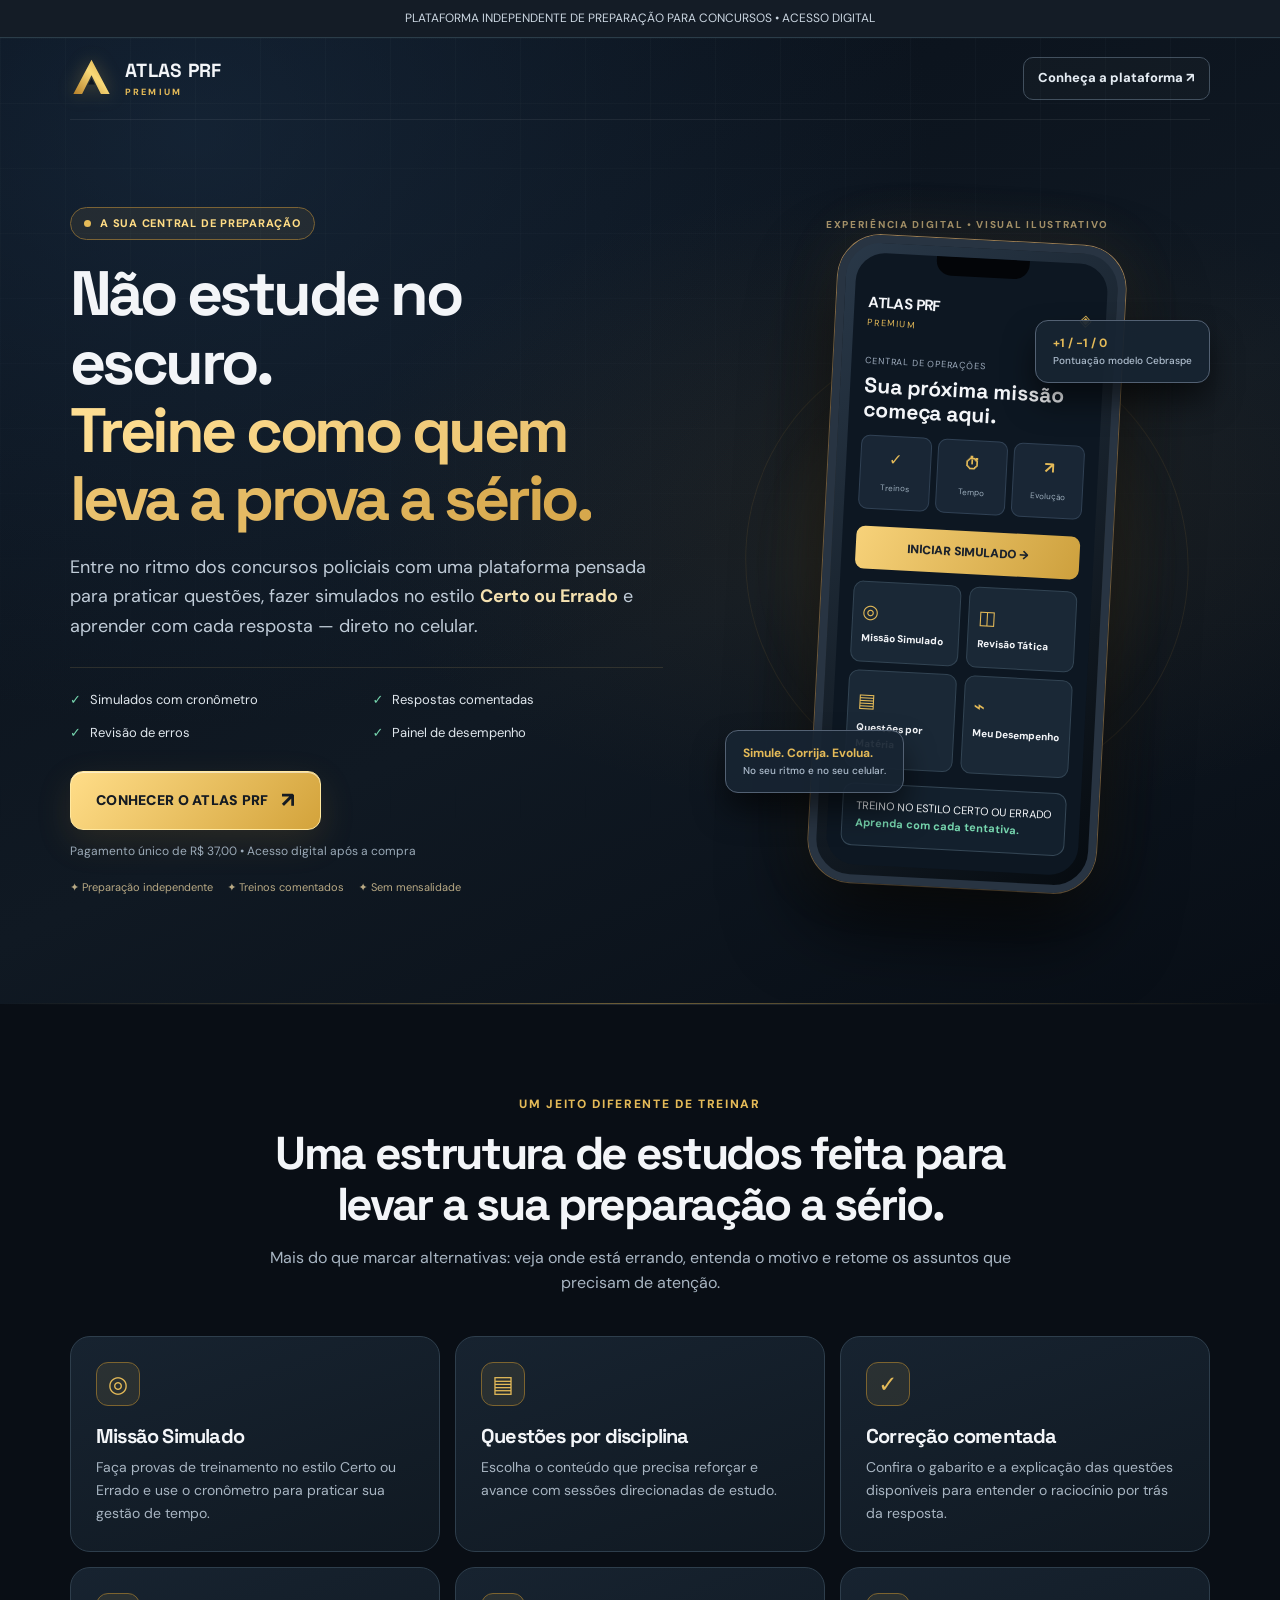
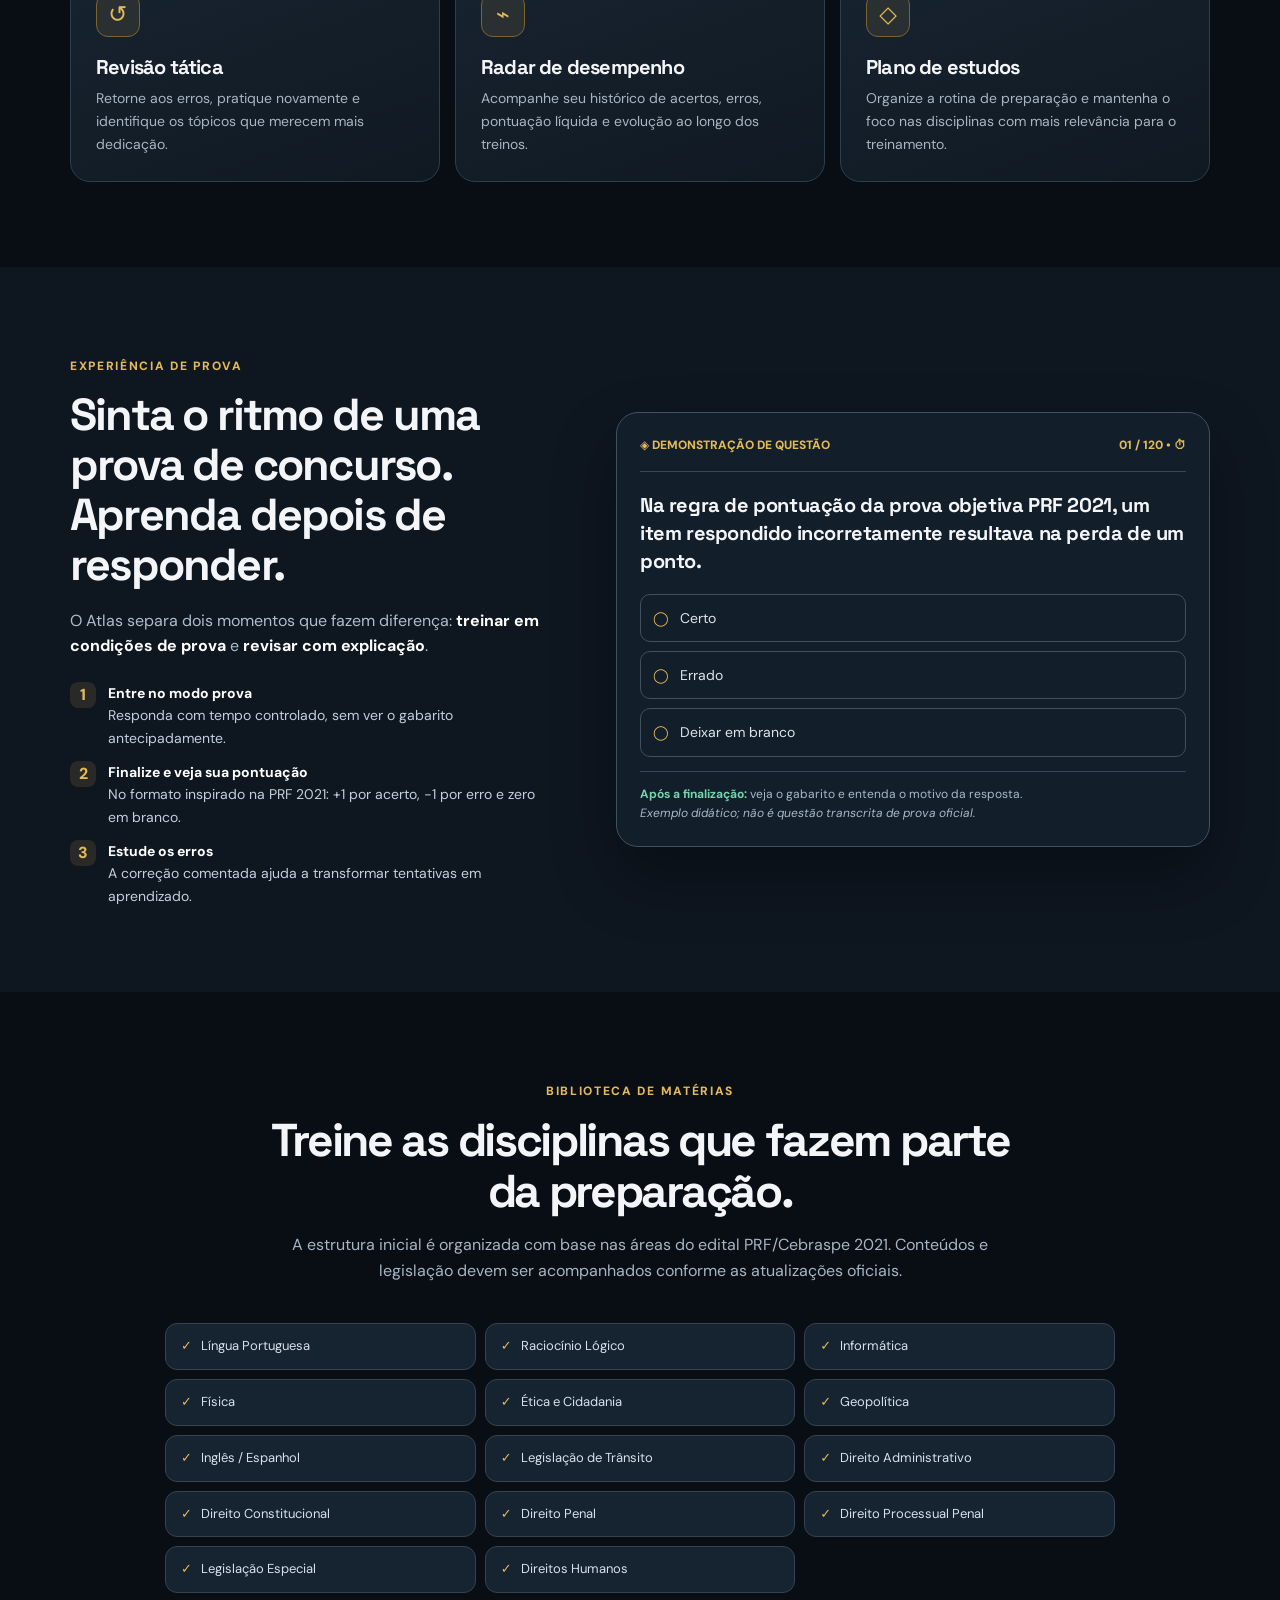
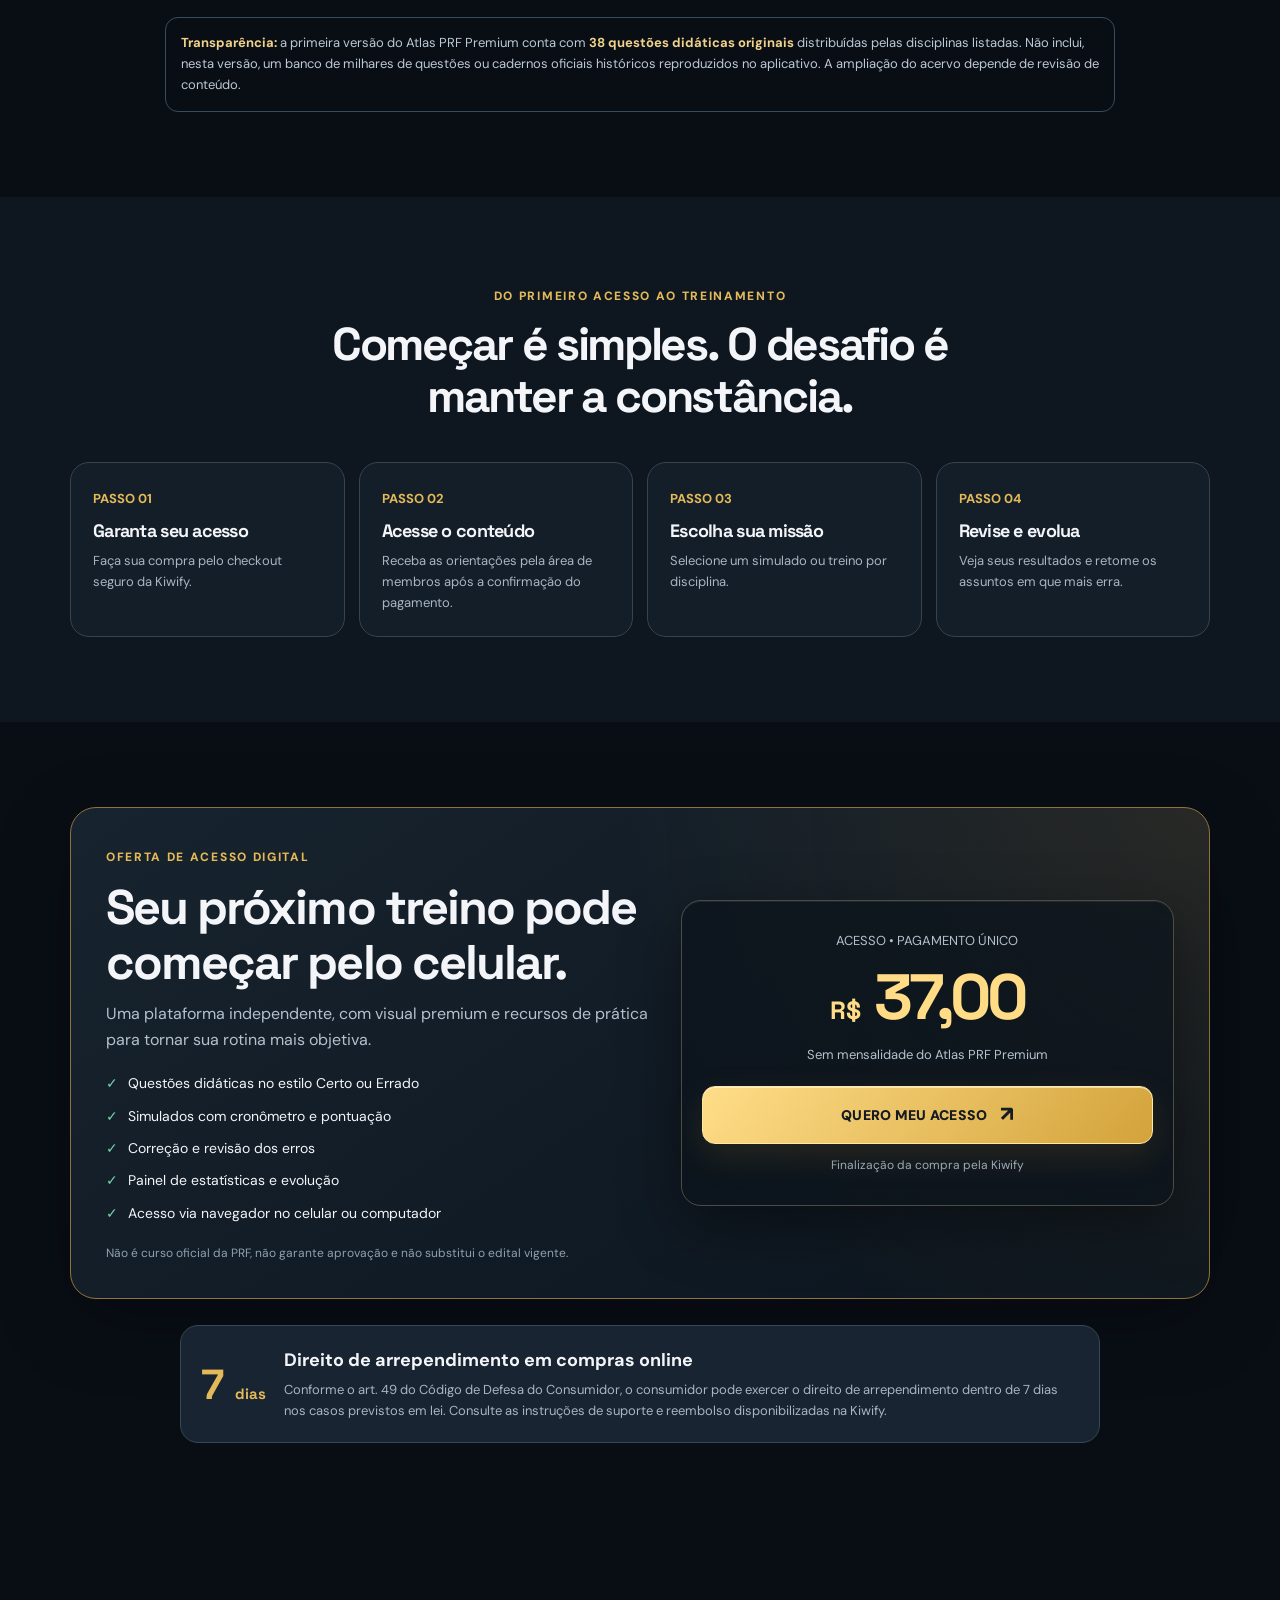
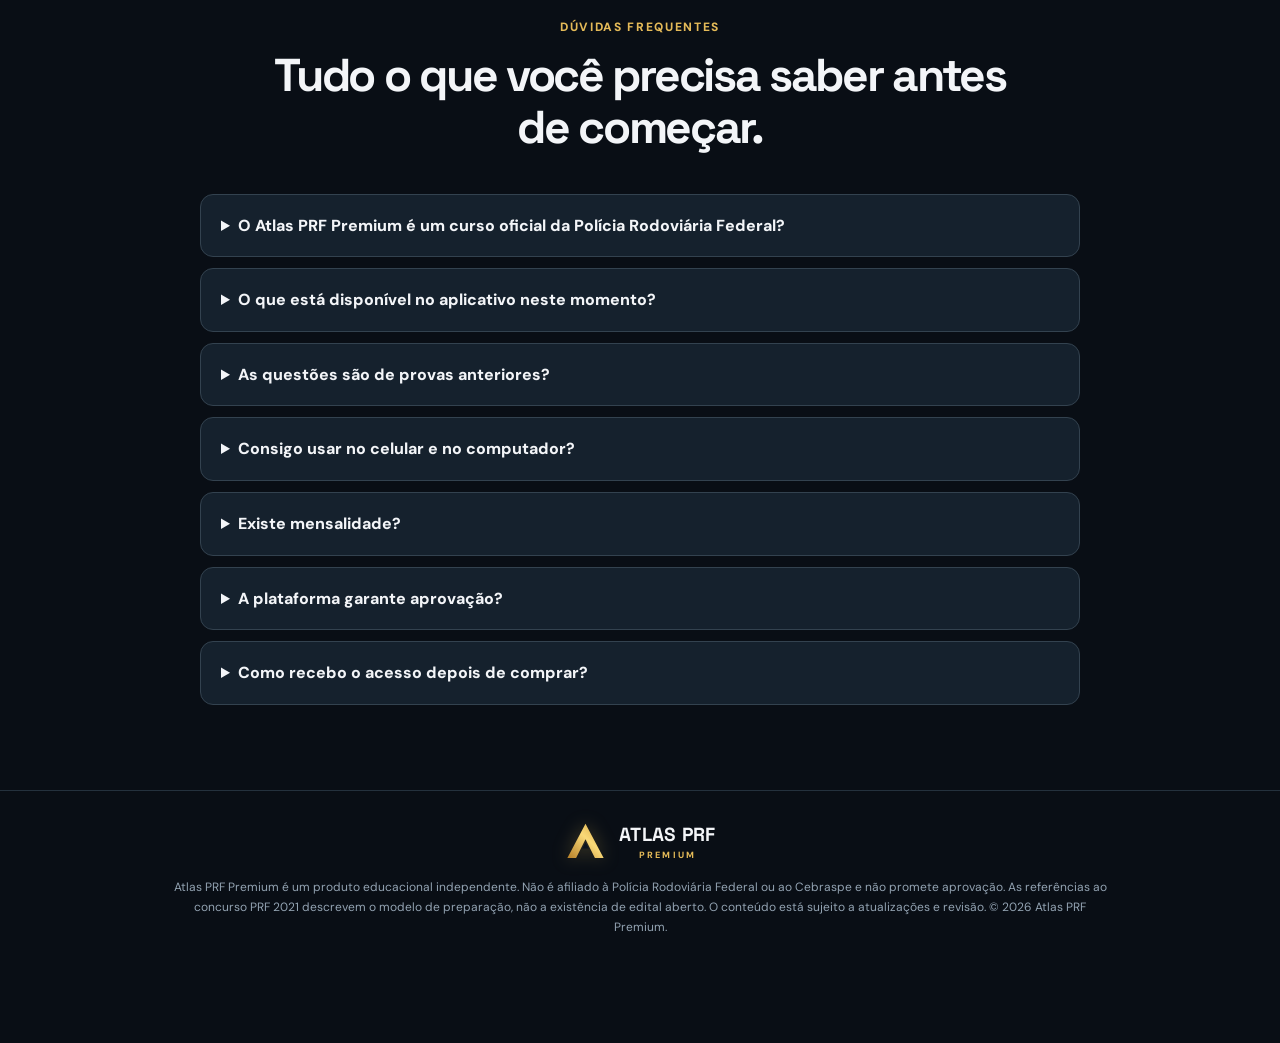
==== vendas.html @ aa90f63b "Add files via upload" ====
<!doctype html>
<html lang="pt-BR">
<head>
<meta charset="utf-8"><meta name="viewport" content="width=device-width,initial-scale=1,viewport-fit=cover">
<title>Atlas PRF Premium | Sua central de preparação</title>
<meta name="description" content="Prepare-se para concursos da PRF com questões no estilo Certo ou Errado, simulados, cronômetro, revisão comentada e acompanhamento de desempenho. Conheça o Atlas PRF Premium.">
<meta name="theme-color" content="#090f16">
<meta property="og:title" content="Atlas PRF Premium — Treine com estratégia"><meta property="og:description" content="Uma central de preparação para concursos policiais no seu celular. Conheça o Atlas PRF Premium.">
<link rel="icon" href="icon.svg" type="image/svg+xml">
<link rel="preconnect" href="https://fonts.googleapis.com"><link rel="preconnect" href="https://fonts.gstatic.com" crossorigin>
<link href="https://fonts.googleapis.com/css2?family=DM+Sans:wght@400;500;600;700;800&family=Space+Grotesk:wght@500;600;700&display=swap" rel="stylesheet">
<style>
:root{--bg:#090e15;--surface:#111a25;--surface2:#162330;--line:#293846;--gold:#e4ba58;--gold2:#ffdc85;--text:#f3f5f8;--muted:#a8b5c2;--mint:#76d5ae;--red:#ec8b83}*{box-sizing:border-box}html{scroll-behavior:smooth}body{margin:0;background:var(--bg);color:var(--text);font-family:'DM Sans',system-ui,sans-serif;line-height:1.6}a{color:inherit;text-decoration:none}button{font:inherit}.wrap{max-width:1140px;width:calc(100% - 38px);margin:auto}.kicker{font-size:12px;font-weight:800;letter-spacing:.14em;color:var(--gold);text-transform:uppercase}.bar{background:#141c26;border-bottom:1px solid #2b3d49;padding:9px 14px;text-align:center;font-size:12px;color:#cbd6e1}.nav{padding:19px 0;display:flex;align-items:center;justify-content:space-between;gap:12px}.brand{display:flex;align-items:center;gap:12px}.brand img{width:43px;height:43px}.brand strong{font:700 19px 'Space Grotesk',sans-serif;letter-spacing:-.03em}.brand small{display:block;color:var(--gold);font-size:9px;font-weight:800;letter-spacing:.24em}.navlink{font-size:13px;font-weight:800;color:#e5ecf3;border:1px solid #42505e;border-radius:10px;padding:10px 14px}.hero-bg{position:relative;overflow:hidden;background:radial-gradient(ellipse at 78% 25%,#4b392448,transparent 40%),radial-gradient(ellipse at 12% 16%,#22344966,transparent 42%),linear-gradient(180deg,#0b121c,#0a1018)}.hero-bg:before{content:"";position:absolute;inset:0;background-image:linear-gradient(#a8b4bd08 1px,transparent 1px),linear-gradient(90deg,#a8b4bd08 1px,transparent 1px);background-size:65px 65px;mask-image:linear-gradient(180deg,#000,transparent 86%);pointer-events:none}.hero{position:relative;display:grid;grid-template-columns:1.1fr .9fr;gap:62px;align-items:center;padding:65px 0 86px}.tag{display:inline-flex;gap:9px;align-items:center;border:1px solid #7b6335;background:#e4ba5815;color:var(--gold2);border-radius:99px;padding:7px 13px;font-size:11px;font-weight:800;letter-spacing:.07em;text-transform:uppercase}.tag:before{content:"";height:7px;width:7px;background:var(--gold);border-radius:50%}h1,h2,h3,p{margin-top:0}h1,h2,h3{font-family:'Space Grotesk',sans-serif;line-height:1.12;letter-spacing:-.04em}h1{font-size:clamp(42px,5.1vw,70px);margin:19px 0 20px}h1 em{font-style:normal;color:var(--gold2)}.hero-copy>p{max-width:630px;font-size:18px;color:#c0ccd8;line-height:1.65}.hero-points{display:grid;grid-template-columns:1fr 1fr;gap:12px;margin:25px 0 28px}.hero-points span{font-size:13px;color:#e0e7ed;display:flex;gap:9px;align-items:center}.hero-points b{color:var(--mint)}.cta{display:inline-flex;text-align:center;align-items:center;justify-content:center;gap:12px;background:linear-gradient(130deg,#ffdd88,#d3a33b);border:1px solid #ffe8a0;color:#151b22;border-radius:13px;font-weight:900;padding:17px 25px;box-shadow:0 10px 30px #d2a03e24;transition:transform .2s,filter .2s}.cta:hover{filter:brightness(1.07);transform:translateY(-2px)}.cta:after{content:'↗';font-size:21px;line-height:1}.micro{color:#9aa9b7;font-size:12px;margin-top:12px}.visual{min-height:590px;display:flex;align-items:center;justify-content:center;position:relative}.halo{position:absolute;width:430px;height:430px;background:radial-gradient(circle,#e4ba5822,transparent 70%);filter:blur(3px)}.phone{width:288px;background:linear-gradient(135deg,#293848,#060b10);border:8px solid #283442;border-radius:43px;padding:10px;box-shadow:0 35px 90px #000c,0 0 0 1px #6c7c8a;position:relative;transform:rotate(5deg);z-index:1}.screen{border-radius:29px;background:#0d1722;padding:17px 14px 19px;min-height:518px;overflow:hidden}.notch{width:93px;height:19px;background:#030508;margin:-17px auto 18px;border-radius:0 0 15px 15px}.phone-head{display:flex;justify-content:space-between;align-items:center}.phone-head strong{font-size:15px;letter-spacing:-.04em}.phone-head small{display:block;color:var(--gold);font-size:9px;letter-spacing:.18em}.phone-head i{font-style:normal;color:var(--gold)}.phone-kicker{font-size:9px;color:#9eacbd;margin-top:24px;letter-spacing:.09em}.phone-title{font:700 21px 'Space Grotesk',sans-serif;line-height:1.12;margin:6px 0 14px}.app-stats{display:grid;grid-template-columns:repeat(3,1fr);gap:6px}.app-stat{background:#192635;border:1px solid #304154;border-radius:9px;padding:10px 5px;text-align:center}.app-stat b{font-size:16px;color:var(--gold);display:block}.app-stat small{font-size:8px;color:#9eafbe}.fake-action{margin:17px 0 12px;padding:12px;background:linear-gradient(115deg,#f7d27a,#cda03d);color:#1b222c;font-weight:900;border-radius:9px;font-size:12px;text-align:center}.app-grid{display:grid;grid-template-columns:1fr 1fr;gap:8px}.app-grid div{padding:15px 9px;background:#1a2836;border:1px solid #324453;border-radius:10px;font-size:10px;font-weight:800;min-height:75px}.app-grid strong{display:block;color:var(--gold);font-size:19px;margin-bottom:3px}.app-foot{margin-top:15px;padding:13px;border:1px solid #354756;background:#13202d;border-radius:11px;font-size:11px}.app-foot b{color:var(--mint)}.float{position:absolute;z-index:2;background:#172432ed;border:1px solid #536173;padding:13px 17px;border-radius:13px;box-shadow:0 18px 30px #0008;font-size:12px;font-weight:800}.float small{display:block;color:#aebdcd;font-weight:500}.float.a{top:80px;right:0}.float.b{left:0;bottom:95px}.float b{color:var(--gold)}.sep{height:1px;background:linear-gradient(90deg,transparent,#59626b55,transparent)}section{padding:85px 0}.section-title{text-align:center;max-width:760px;margin:0 auto 40px}.section-title h2{font-size:clamp(31px,3.6vw,49px);margin:12px 0 14px}.section-title p{color:var(--muted);font-size:16px}.cards{display:grid;grid-template-columns:repeat(3,1fr);gap:15px}.card{border:1px solid #2e3e4c;background:linear-gradient(160deg,#172330,#101922);border-radius:20px;padding:25px;min-height:197px}.card .ico{display:flex;align-items:center;justify-content:center;width:44px;height:44px;border-radius:12px;background:#e4ba5818;color:var(--gold);border:1px solid #7d642f;font-size:23px;margin-bottom:19px}.card h3{font-size:20px;margin:0 0 9px}.card p{font-size:14px;color:var(--muted);line-height:1.65;margin:0}.alt{background:#0e1620}.demo{display:grid;grid-template-columns:.9fr 1.1fr;gap:60px;align-items:center}.demo h2{font-size:clamp(32px,3.5vw,48px);margin:12px 0 17px}.demo p{color:#aebdc9}.exam{background:#121e29;border:1px solid #415160;border-radius:22px;padding:23px;box-shadow:0 30px 65px #0005}.exam-head{display:flex;justify-content:space-between;border-bottom:1px solid #354857;padding-bottom:15px;color:var(--gold);font-size:12px;font-weight:800}.exam h3{font-size:20px;line-height:1.4;letter-spacing:-.02em;margin:19px 0}.exam .opt{display:flex;align-items:center;gap:11px;border:1px solid #40505f;border-radius:10px;padding:12px;margin:9px 0;color:#dce5ec;font-size:14px}.exam .opt:before{content:'◯';color:var(--gold)}.exam .explain{border-top:1px solid #354857;margin-top:14px;padding-top:13px;color:#a9b8c7;font-size:12px}.exam .explain b{color:var(--mint)}.outline{margin-top:23px;display:grid;gap:12px}.outline div{display:flex;gap:12px;align-items:start}.outline i{width:26px;height:26px;flex:0 0 26px;background:#e4ba5820;color:var(--gold);border-radius:8px;display:grid;place-items:center;font-style:normal;font-weight:800}.outline span{font-size:14px;color:#c3d0dc}.outline strong{display:block;color:white}.process{display:grid;grid-template-columns:repeat(4,1fr);gap:14px}.step{border:1px solid #354450;background:#131e29;border-radius:19px;padding:22px}.step b{color:var(--gold);font-size:13px}.step h3{margin:10px 0;font-size:18px}.step p{font-size:13px;color:var(--muted);margin:0}.subjects{display:grid;grid-template-columns:repeat(3,1fr);gap:9px;max-width:950px;margin:auto}.subject{padding:12px 15px;background:#162331;border:1px solid #344452;border-radius:12px;font-size:13px;color:#d8e1eb;display:flex;align-items:center;gap:9px}.subject:before{content:'✓';color:var(--gold);font-weight:900}.offer{padding:35px;background:radial-gradient(circle at 100% 0%,#67502b44,transparent 47%),linear-gradient(145deg,#17232e,#0c151e);border:1px solid #91733a;border-radius:26px;box-shadow:0 22px 75px #0004;display:grid;grid-template-columns:1.05fr .95fr;gap:30px;align-items:center}.offer h2{font-size:clamp(33px,3.8vw,51px);margin:12px 0}.offer p{color:#b4c1cc}.benefits{display:grid;gap:10px;margin:20px 0}.benefits span{font-size:14px}.benefits span:before{content:'✓';color:var(--mint);font-weight:900;margin-right:10px}.offer-price{text-align:center;background:#0c131bbd;border:1px solid #4b4d44;border-radius:20px;padding:30px 20px}.price-label{color:#b4c0cd;font-size:13px}.price{font:700 clamp(55px,5vw,76px) 'Space Grotesk',sans-serif;letter-spacing:-.06em;color:var(--gold2);line-height:1.15;margin:10px 0}.price small{font-size:25px;letter-spacing:0}.offer-price .cta{width:100%}.guarantee{display:grid;grid-template-columns:auto 1fr;gap:18px;align-items:center;background:#182431;border:1px solid #344855;border-radius:18px;padding:20px;max-width:920px;margin:26px auto 0}.guarantee strong{font-size:18px}.guarantee p{font-size:13px;color:var(--muted);margin:5px 0 0}.days{font:700 42px 'Space Grotesk';color:var(--gold)}.faq{max-width:880px;margin:auto;display:grid;gap:11px}details{padding:18px 20px;background:#15212d;border:1px solid #33424f;border-radius:13px}summary,summary{cursor:pointer;font-weight:800}details p{margin:12px 0 0;color:#aebdc9;font-size:14px}.disclaimer{font-size:12px;color:#93a3b2;line-height:1.7;text-align:center;max-width:940px;margin:0 auto}.foot{padding:30px 0 105px;border-top:1px solid #24313d;text-align:center}.foot .brand{justify-content:center;margin-bottom:13px}.sticky{display:none;position:fixed;bottom:10px;left:10px;right:10px;z-index:10;background:#0d1720ec;border:1px solid #586047;border-radius:16px;padding:9px;backdrop-filter:blur(12px);box-shadow:0 15px 50px #000a}.sticky .cta{width:100%;padding:14px}.sticky small{display:block;text-align:center;color:#afbdcb;font-size:10px;margin-top:4px}.notice{border:1px solid #3a4c5b;border-radius:13px;padding:15px;color:#bcc8d4;font-size:13px;margin-top:19px}.notice strong{color:#f0d28b}a:focus-visible,summary:focus-visible{outline:3px solid #f3d47c;outline-offset:3px}
@media(max-width:850px){.hero{grid-template-columns:1fr;gap:6px;padding:35px 0 55px}.hero-copy{text-align:center}.hero-copy>p{margin-left:auto;margin-right:auto}.hero-points{max-width:530px;margin:24px auto}.hero-copy>.cta{width:100%;max-width:480px}.visual{min-height:565px}.float.a{right:10px}.float.b{left:10px}.cards{grid-template-columns:repeat(2,1fr)}.demo,.offer{grid-template-columns:1fr}.process{grid-template-columns:repeat(2,1fr)}.subjects{grid-template-columns:repeat(2,1fr)}.demo .exam{order:2}.offer{gap:12px}}@media(max-width:540px){.wrap{width:calc(100% - 30px)}.bar{font-size:10px}.nav{padding:14px 0}.brand strong{font-size:16px}.brand img{width:37px;height:37px}.navlink{font-size:11px;padding:8px}.hero{padding:24px 0 48px}h1{font-size:43px;line-height:1.06}.hero-copy>p{font-size:16px}.hero-points{gap:9px}.hero-points span{font-size:11px;text-align:left}.visual{min-height:520px}.phone{width:262px}.screen{min-height:485px}.float{font-size:10px;padding:10px}.float.a{top:35px;right:0}.float.b{left:0;bottom:27px}section{padding:60px 0}.section-title{margin-bottom:28px}.cards{grid-template-columns:1fr}.card{min-height:auto;padding:22px}.process{grid-template-columns:1fr 1fr;gap:9px}.step{padding:15px}.step h3{font-size:16px}.subjects{grid-template-columns:1fr 1fr}.subject{font-size:11px;padding:10px 9px}.offer{padding:22px 17px}.offer-price{padding:24px 14px}.guarantee{gap:12px}.days{font-size:34px}.sticky{display:block}.foot{padding-bottom:118px}}

/* ATLAS PRF: acabamento premium responsivo, sem dependencias de imagens externas */
.brandmark{width:43px;height:43px;flex:none;filter:drop-shadow(0 0 9px #dbb6554d)}
.nav{border-bottom:1px solid #ffffff11}.brand strong{letter-spacing:.015em}.navlink{transition:.2s;background:#ffffff05}.navlink:hover{background:#eed08d12;border-color:#d6ad5e}
.hero-bg{background:radial-gradient(ellipse at 72% 48%,#82632f22,transparent 45%),radial-gradient(ellipse at 15% 10%,#21395370,transparent 48%),linear-gradient(155deg,#080f19,#101923 58%,#080e16)}
.hero-bg:after{content:"";position:absolute;left:0;right:0;bottom:0;height:1px;background:linear-gradient(90deg,transparent,#dbb25477,transparent)}
h1{font-size:clamp(40px,4.9vw,65px);line-height:1.09;letter-spacing:-.056em}h1 em{background:linear-gradient(115deg,#ffdf94,#d6a74b);background-clip:text;-webkit-background-clip:text;color:transparent}
.hero-copy p strong{color:#f4e1b0}.hero-points{border-top:1px solid #d9ba7025;padding-top:22px}
.cta{font-size:14px;letter-spacing:.02em;box-shadow:inset 0 1px #ffffff8a,0 12px 35px #bf8c2e27}
.trust-line{display:flex;flex-wrap:wrap;gap:14px;margin-top:18px;color:#b8a984;font-size:11px}
.visual{display:block;min-height:unset;align-self:stretch;padding:32px 0 30px}
.visual-content{position:relative;display:flex;align-items:center;justify-content:center;min-height:600px;isolation:isolate}
.visual-eyebrow{text-align:center;color:#a9966d;font-size:10px;font-weight:800;letter-spacing:.17em;margin-bottom:7px}
.visual-content:before{content:"";position:absolute;width:min(440px,100%);height:70%;border:1px solid #a4833c22;border-radius:100%;transform:rotate(-19deg);pointer-events:none}
.phone{transform:rotate(3deg);box-shadow:0 40px 80px #000b,0 0 0 1px #aa8a5c,0 0 60px #d0a34e1e}
.float.a{right:0}.float.b{left:0}
.card{transition:transform .2s,border-color .2s}.card:hover{transform:translateY(-4px);border-color:#91733a}
.section-title h2{letter-spacing:-.05em}.offer-price{box-shadow:inset 0 1px #ffffff12,0 20px 60px #0006}
@media(max-width:850px){.hero{gap:28px}.visual{padding:12px 0 18px}.visual-content{min-height:580px}.hero-copy{text-align:center}.trust-line{justify-content:center}}
@media(max-width:540px){
 body{padding-bottom:calc(90px + env(safe-area-inset-bottom))}
 .wrap{width:calc(100% - 32px)}.bar{font-size:9px;letter-spacing:.02em;padding:7px 10px}
 .nav{padding:13px 0}.brandmark{width:32px;height:32px}.brand{gap:8px}.brand strong{font-size:15px}.brand small{font-size:8px}
 .navlink{font-size:10px;padding:9px 10px;white-space:nowrap}
 .hero{padding:36px 0 36px;gap:25px}
 h1{font-size:clamp(35px,9vw,45px);letter-spacing:-.055em;line-height:1.12;margin:21px 0 18px}
 .hero-copy>p{font-size:15px;line-height:1.65}
 .tag{font-size:10px;padding:7px 12px}
 .hero-points{margin:23px 0 24px;gap:11px}.hero-points span{font-size:11px}
 .hero-copy>.cta{padding:15px 10px;font-size:13px}
 .trust-line{gap:8px 13px;font-size:10px;line-height:1.3}
 .visual{padding:9px 0 45px;width:100%;overflow:visible}
 .visual-eyebrow{font-size:9px;margin-bottom:15px}
 .visual-content{min-height:575px;padding:12px 0 35px;overflow:visible}
 .phone{width:min(270px,72vw);transform:rotate(1.5deg);margin:8px auto 16px}
 .screen{min-height:485px}.float{font-size:10px;max-width:155px;padding:9px 11px}
 .float.a{top:11px;right:-2px}.float.b{bottom:7px;left:0}
 .sticky{bottom:0;left:0;right:0;border-radius:18px 18px 0 0;border-left:0;border-right:0;border-bottom:0;padding:10px 15px calc(8px + env(safe-area-inset-bottom));background:#0a111bee;box-shadow:0 -10px 28px #0007}
 .sticky .cta{padding:13px 12px;font-size:13px;border-radius:11px}.sticky small{font-size:9px;margin-top:5px}
 .foot{padding-bottom:35px}
}
@media(max-width:375px){h1{font-size:34px}.visual-content{min-height:575px}.float.a{right:-5px}.phone{width:255px}.navlink{font-size:9px}}
@media(prefers-reduced-motion:reduce){html{scroll-behavior:auto}.cta,.card{transition:none}}
</style>
</head>
<body>
<div class="bar">PLATAFORMA INDEPENDENTE DE PREPARAÇÃO PARA CONCURSOS • ACESSO DIGITAL</div>
<header class="hero-bg" id="inicio"><div class="wrap"><nav class="nav"><a class="brand" href="#inicio" aria-label="Atlas PRF Premium"><svg class="brandmark" xmlns="http://www.w3.org/2000/svg" viewBox="0 0 64 64" role="img" aria-label="Marca Atlas PRF"><defs><linearGradient id="brandgold" x1="0" x2="1" y1="1" y2="0"><stop stop-color="#b78029"/><stop offset=".55" stop-color="#f9d978"/><stop offset="1" stop-color="#d4a23d"/></linearGradient></defs><path d="M32 4 59 55H46L32 27 18 55H5Z" fill="url(#brandgold)"/><path d="m27 41 5-9 5 9Z" fill="#0c1520"/></svg><span><strong>ATLAS PRF</strong><small>PREMIUM</small></span></a><a class="navlink" href="#o-que-recebe">Conheça a plataforma ↗</a></nav>
<div class="hero"><div class="hero-copy"><span class="tag">A sua central de preparação</span><h1>Não estude no escuro.<br><em>Treine como quem leva a prova a sério.</em></h1><p>Entre no ritmo dos concursos policiais com uma plataforma pensada para praticar questões, fazer simulados no estilo <strong>Certo ou Errado</strong> e aprender com cada resposta — direto no celular.</p><div class="hero-points"><span><b>✓</b> Simulados com cronômetro</span><span><b>✓</b> Respostas comentadas</span><span><b>✓</b> Revisão de erros</span><span><b>✓</b> Painel de desempenho</span></div><a class="cta" href="https://kiwify.app/IkuX98R" rel="noopener noreferrer">CONHECER O ATLAS PRF</a><div class="micro">Pagamento único de R$ 37,00 • Acesso digital após a compra</div><div class="trust-line"><span>✦ Preparação independente</span><span>✦ Treinos comentados</span><span>✦ Sem mensalidade</span></div></div>
<div class="visual"><div class="visual-eyebrow">EXPERIÊNCIA DIGITAL • VISUAL ILUSTRATIVO</div><div class="visual-content" aria-label="Representação ilustrativa do painel do aplicativo Atlas PRF"><div class="halo"></div><div class="float a"><b>+1 / −1 / 0</b><small>Pontuação modelo Cebraspe</small></div><div class="phone"><div class="screen"><div class="notch"></div><div class="phone-head"><div><strong>ATLAS PRF</strong><small>PREMIUM</small></div><i>◈</i></div><div class="phone-kicker">CENTRAL DE OPERAÇÕES</div><div class="phone-title">Sua próxima missão começa aqui.</div><div class="app-stats"><div class="app-stat"><b>✓</b><small>Treinos</small></div><div class="app-stat"><b>⏱</b><small>Tempo</small></div><div class="app-stat"><b>↗</b><small>Evolução</small></div></div><div class="fake-action">INICIAR SIMULADO →</div><div class="app-grid"><div><strong>◎</strong>Missão Simulado</div><div><strong>◫</strong>Revisão Tática</div><div><strong>▤</strong>Questões por Matéria</div><div><strong>⌁</strong>Meu Desempenho</div></div><div class="app-foot">TREINO NO ESTILO CERTO OU ERRADO<br><b>Aprenda com cada tentativa.</b></div></div></div><div class="float b"><b>Simule. Corrija. Evolua.</b><small>No seu ritmo e no seu celular.</small></div></div></div></div></div></header>
<div class="sep"></div>
<section id="o-que-recebe"><div class="wrap"><div class="section-title"><span class="kicker">Um jeito diferente de treinar</span><h2>Uma estrutura de estudos feita para levar a sua preparação a sério.</h2><p>Mais do que marcar alternativas: veja onde está errando, entenda o motivo e retome os assuntos que precisam de atenção.</p></div><div class="cards"><article class="card"><div class="ico">◎</div><h3>Missão Simulado</h3><p>Faça provas de treinamento no estilo Certo ou Errado e use o cronômetro para praticar sua gestão de tempo.</p></article><article class="card"><div class="ico">▤</div><h3>Questões por disciplina</h3><p>Escolha o conteúdo que precisa reforçar e avance com sessões direcionadas de estudo.</p></article><article class="card"><div class="ico">✓</div><h3>Correção comentada</h3><p>Confira o gabarito e a explicação das questões disponíveis para entender o raciocínio por trás da resposta.</p></article><article class="card"><div class="ico">↺</div><h3>Revisão tática</h3><p>Retorne aos erros, pratique novamente e identifique os tópicos que merecem mais dedicação.</p></article><article class="card"><div class="ico">⌁</div><h3>Radar de desempenho</h3><p>Acompanhe seu histórico de acertos, erros, pontuação líquida e evolução ao longo dos treinos.</p></article><article class="card"><div class="ico">◇</div><h3>Plano de estudos</h3><p>Organize a rotina de preparação e mantenha o foco nas disciplinas com mais relevância para o treinamento.</p></article></div></div></section>
<section class="alt"><div class="wrap"><div class="demo"><div><span class="kicker">Experiência de prova</span><h2>Sinta o ritmo de uma prova de concurso. Aprenda depois de responder.</h2><p>O Atlas separa dois momentos que fazem diferença: <strong style="color:white">treinar em condições de prova</strong> e <strong style="color:white">revisar com explicação</strong>.</p><div class="outline"><div><i>1</i><span><strong>Entre no modo prova</strong>Responda com tempo controlado, sem ver o gabarito antecipadamente.</span></div><div><i>2</i><span><strong>Finalize e veja sua pontuação</strong>No formato inspirado na PRF 2021: +1 por acerto, −1 por erro e zero em branco.</span></div><div><i>3</i><span><strong>Estude os erros</strong>A correção comentada ajuda a transformar tentativas em aprendizado.</span></div></div></div><div class="exam"><div class="exam-head"><span>◈ DEMONSTRAÇÃO DE QUESTÃO</span><span>01 / 120 • ⏱</span></div><h3>Na regra de pontuação da prova objetiva PRF 2021, um item respondido incorretamente resultava na perda de um ponto.</h3><div class="opt">Certo</div><div class="opt">Errado</div><div class="opt">Deixar em branco</div><div class="explain"><b>Após a finalização:</b> veja o gabarito e entenda o motivo da resposta. <br><em>Exemplo didático; não é questão transcrita de prova oficial.</em></div></div></div></div></section>
<section><div class="wrap"><div class="section-title"><span class="kicker">Biblioteca de matérias</span><h2>Treine as disciplinas que fazem parte da preparação.</h2><p>A estrutura inicial é organizada com base nas áreas do edital PRF/Cebraspe 2021. Conteúdos e legislação devem ser acompanhados conforme as atualizações oficiais.</p></div><div class="subjects"><div class="subject">Língua Portuguesa</div><div class="subject">Raciocínio Lógico</div><div class="subject">Informática</div><div class="subject">Física</div><div class="subject">Ética e Cidadania</div><div class="subject">Geopolítica</div><div class="subject">Inglês / Espanhol</div><div class="subject">Legislação de Trânsito</div><div class="subject">Direito Administrativo</div><div class="subject">Direito Constitucional</div><div class="subject">Direito Penal</div><div class="subject">Direito Processual Penal</div><div class="subject">Legislação Especial</div><div class="subject">Direitos Humanos</div></div><div class="notice" style="max-width:950px;margin:24px auto 0"><strong>Transparência:</strong> a primeira versão do Atlas PRF Premium conta com <strong>38 questões didáticas originais</strong> distribuídas pelas disciplinas listadas. Não inclui, nesta versão, um banco de milhares de questões ou cadernos oficiais históricos reproduzidos no aplicativo. A ampliação do acervo depende de revisão de conteúdo.</div></div></section>
<section class="alt"><div class="wrap"><div class="section-title"><span class="kicker">Do primeiro acesso ao treinamento</span><h2>Começar é simples. O desafio é manter a constância.</h2></div><div class="process"><div class="step"><b>PASSO 01</b><h3>Garanta seu acesso</h3><p>Faça sua compra pelo checkout seguro da Kiwify.</p></div><div class="step"><b>PASSO 02</b><h3>Acesse o conteúdo</h3><p>Receba as orientações pela área de membros após a confirmação do pagamento.</p></div><div class="step"><b>PASSO 03</b><h3>Escolha sua missão</h3><p>Selecione um simulado ou treino por disciplina.</p></div><div class="step"><b>PASSO 04</b><h3>Revise e evolua</h3><p>Veja seus resultados e retome os assuntos em que mais erra.</p></div></div></div></section>
<section id="oferta"><div class="wrap"><div class="offer"><div><span class="kicker">Oferta de acesso digital</span><h2>Seu próximo treino pode começar pelo celular.</h2><p>Uma plataforma independente, com visual premium e recursos de prática para tornar sua rotina mais objetiva.</p><div class="benefits"><span>Questões didáticas no estilo Certo ou Errado</span><span>Simulados com cronômetro e pontuação</span><span>Correção e revisão dos erros</span><span>Painel de estatísticas e evolução</span><span>Acesso via navegador no celular ou computador</span></div><p style="font-size:12px;color:#8fa1af;margin-bottom:0">Não é curso oficial da PRF, não garante aprovação e não substitui o edital vigente.</p></div><div class="offer-price"><div class="price-label">ACESSO • PAGAMENTO ÚNICO</div><div class="price"><small>R$</small> 37,00</div><p style="font-size:13px;margin-bottom:20px">Sem mensalidade do Atlas PRF Premium</p><a class="cta" href="https://kiwify.app/IkuX98R" rel="noopener noreferrer">QUERO MEU ACESSO</a><div class="micro">Finalização da compra pela Kiwify</div></div></div><div class="guarantee"><div class="days">7 <span style="font-size:15px">dias</span></div><div><strong>Direito de arrependimento em compras online</strong><p>Conforme o art. 49 do Código de Defesa do Consumidor, o consumidor pode exercer o direito de arrependimento dentro de 7 dias nos casos previstos em lei. Consulte as instruções de suporte e reembolso disponibilizadas na Kiwify.</p></div></div></div></section>
<section><div class="wrap"><div class="section-title"><span class="kicker">Dúvidas frequentes</span><h2>Tudo o que você precisa saber antes de começar.</h2></div><div class="faq"><details><summary>O Atlas PRF Premium é um curso oficial da Polícia Rodoviária Federal?</summary><p>Não. É uma plataforma independente de treinamento para concursos, sem vínculo, endosso ou parceria oficial com a PRF, o Governo Federal ou a banca organizadora.</p></details><details><summary>O que está disponível no aplicativo neste momento?</summary><p>A versão inicial reúne 38 questões didáticas originais, distribuídas em 14 disciplinas, além de recursos de simulado, cronômetro, pontuação, correção comentada, revisão, estatísticas e organização de estudos. O acervo histórico completo não está incluso nesta versão.</p></details><details><summary>As questões são de provas anteriores?</summary><p>As questões da primeira versão são originais e didáticas, elaboradas no estilo Certo ou Errado. Não são reproduções de provas oficiais anteriores. Para provas históricas, devem ser consultadas as fontes e os cadernos oficiais disponibilizados pelas instituições responsáveis.</p></details><details><summary>Consigo usar no celular e no computador?</summary><p>Sim. A plataforma foi desenvolvida para acesso pelo navegador em dispositivos móveis e computadores. A experiência de instalação na tela inicial depende do navegador e das configurações do aparelho.</p></details><details><summary>Existe mensalidade?</summary><p>Não. O valor anunciado é R$ 37,00 em pagamento único para o acesso ao produto apresentado nesta página.</p></details><details><summary>A plataforma garante aprovação?</summary><p>Não. Ela é uma ferramenta de apoio ao estudo, e o resultado em concursos depende de muitos fatores, incluindo dedicação, atualização do conteúdo e desempenho individual.</p></details><details><summary>Como recebo o acesso depois de comprar?</summary><p>Após a confirmação do pagamento, a Kiwify disponibiliza as orientações e o conteúdo na área de membros vinculada à compra.</p></details></div></div></section>
<footer class="foot"><div class="wrap"><a class="brand" href="#inicio"><svg class="brandmark" xmlns="http://www.w3.org/2000/svg" viewBox="0 0 64 64" role="img" aria-label="Marca Atlas PRF"><defs><linearGradient id="brandgold" x1="0" x2="1" y1="1" y2="0"><stop stop-color="#b78029"/><stop offset=".55" stop-color="#f9d978"/><stop offset="1" stop-color="#d4a23d"/></linearGradient></defs><path d="M32 4 59 55H46L32 27 18 55H5Z" fill="url(#brandgold)"/><path d="m27 41 5-9 5 9Z" fill="#0c1520"/></svg><span><strong>ATLAS PRF</strong><small>PREMIUM</small></span></a><p class="disclaimer">Atlas PRF Premium é um produto educacional independente. Não é afiliado à Polícia Rodoviária Federal ou ao Cebraspe e não promete aprovação. As referências ao concurso PRF 2021 descrevem o modelo de preparação, não a existência de edital aberto. O conteúdo está sujeito a atualizações e revisão. © <span id="year">2026</span> Atlas PRF Premium.</p></div></footer>
<div class="sticky"><a class="cta" href="https://kiwify.app/IkuX98R" rel="noopener noreferrer">GARANTIR ACESSO — R$ 37,00</a><small>Pagamento único • Checkout Kiwify</small></div>
<script>document.getElementById('year').textContent=new Date().getFullYear();</script>
</body></html>
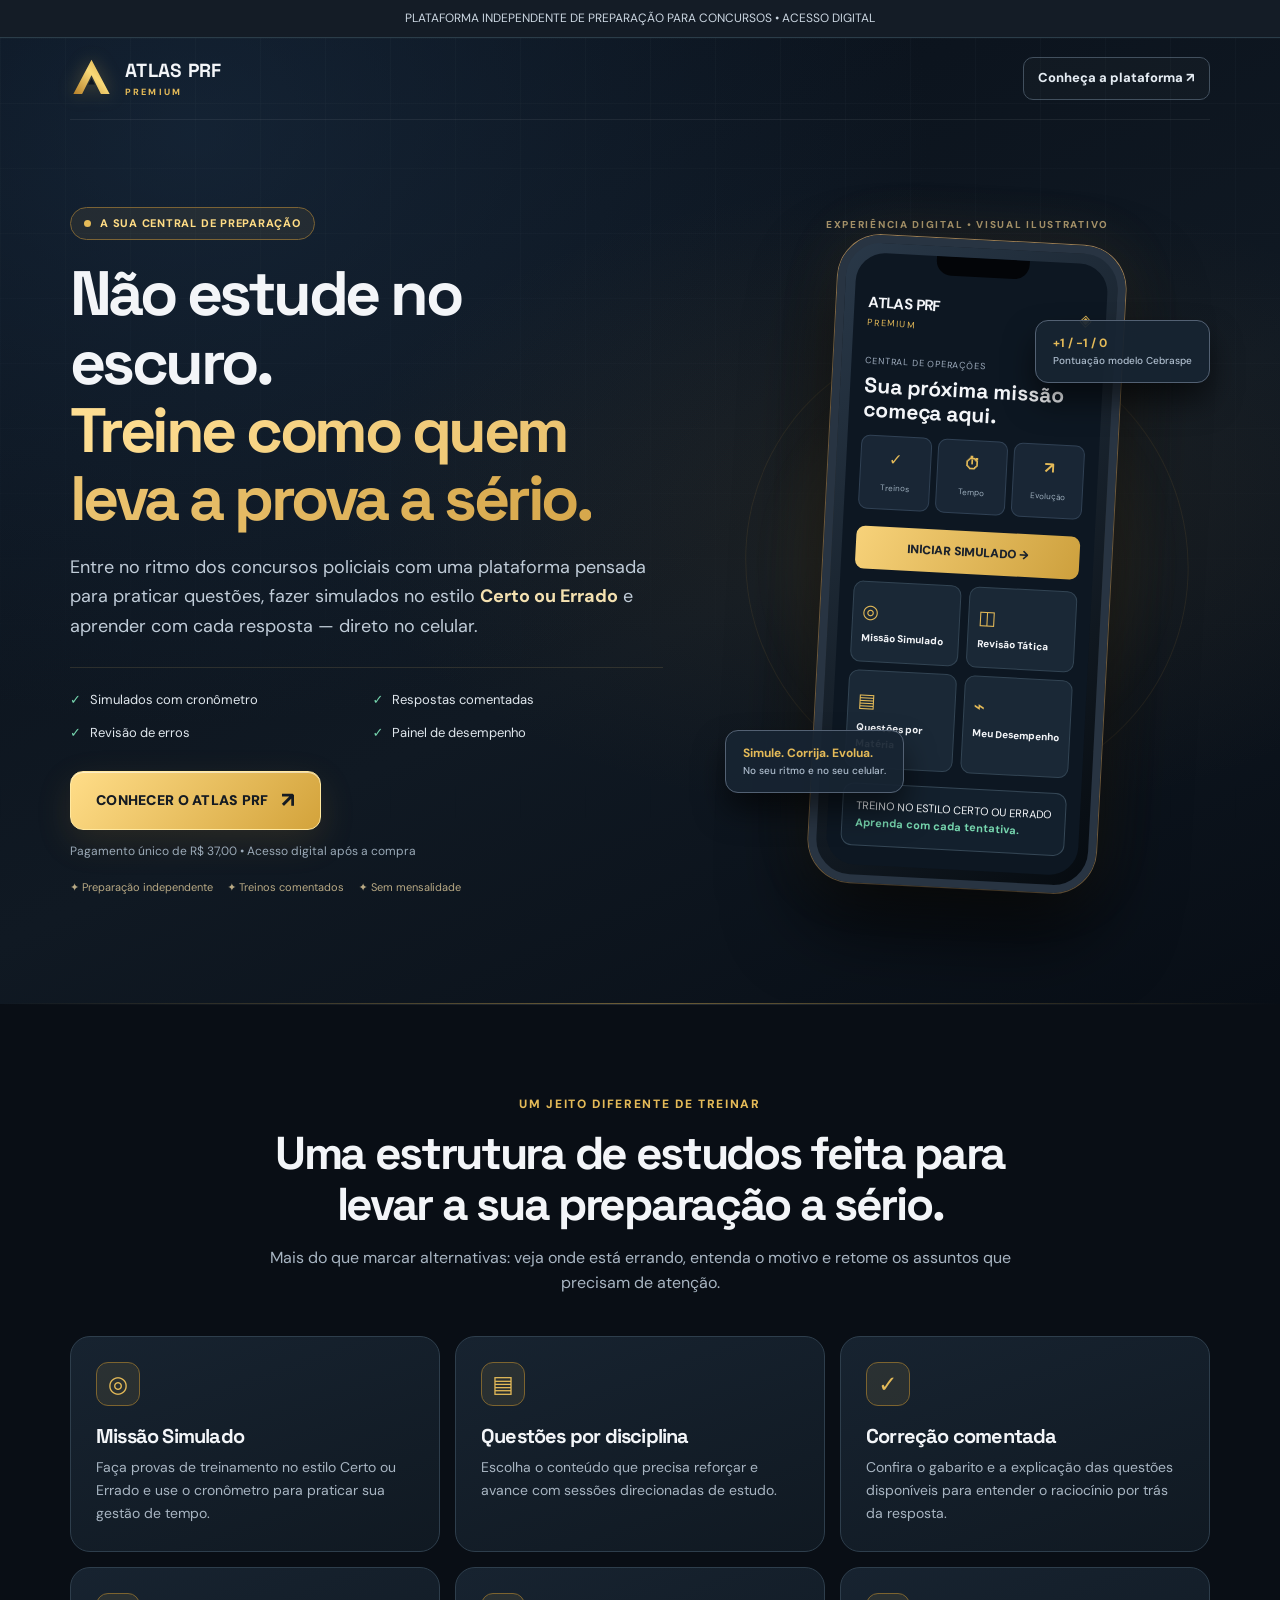
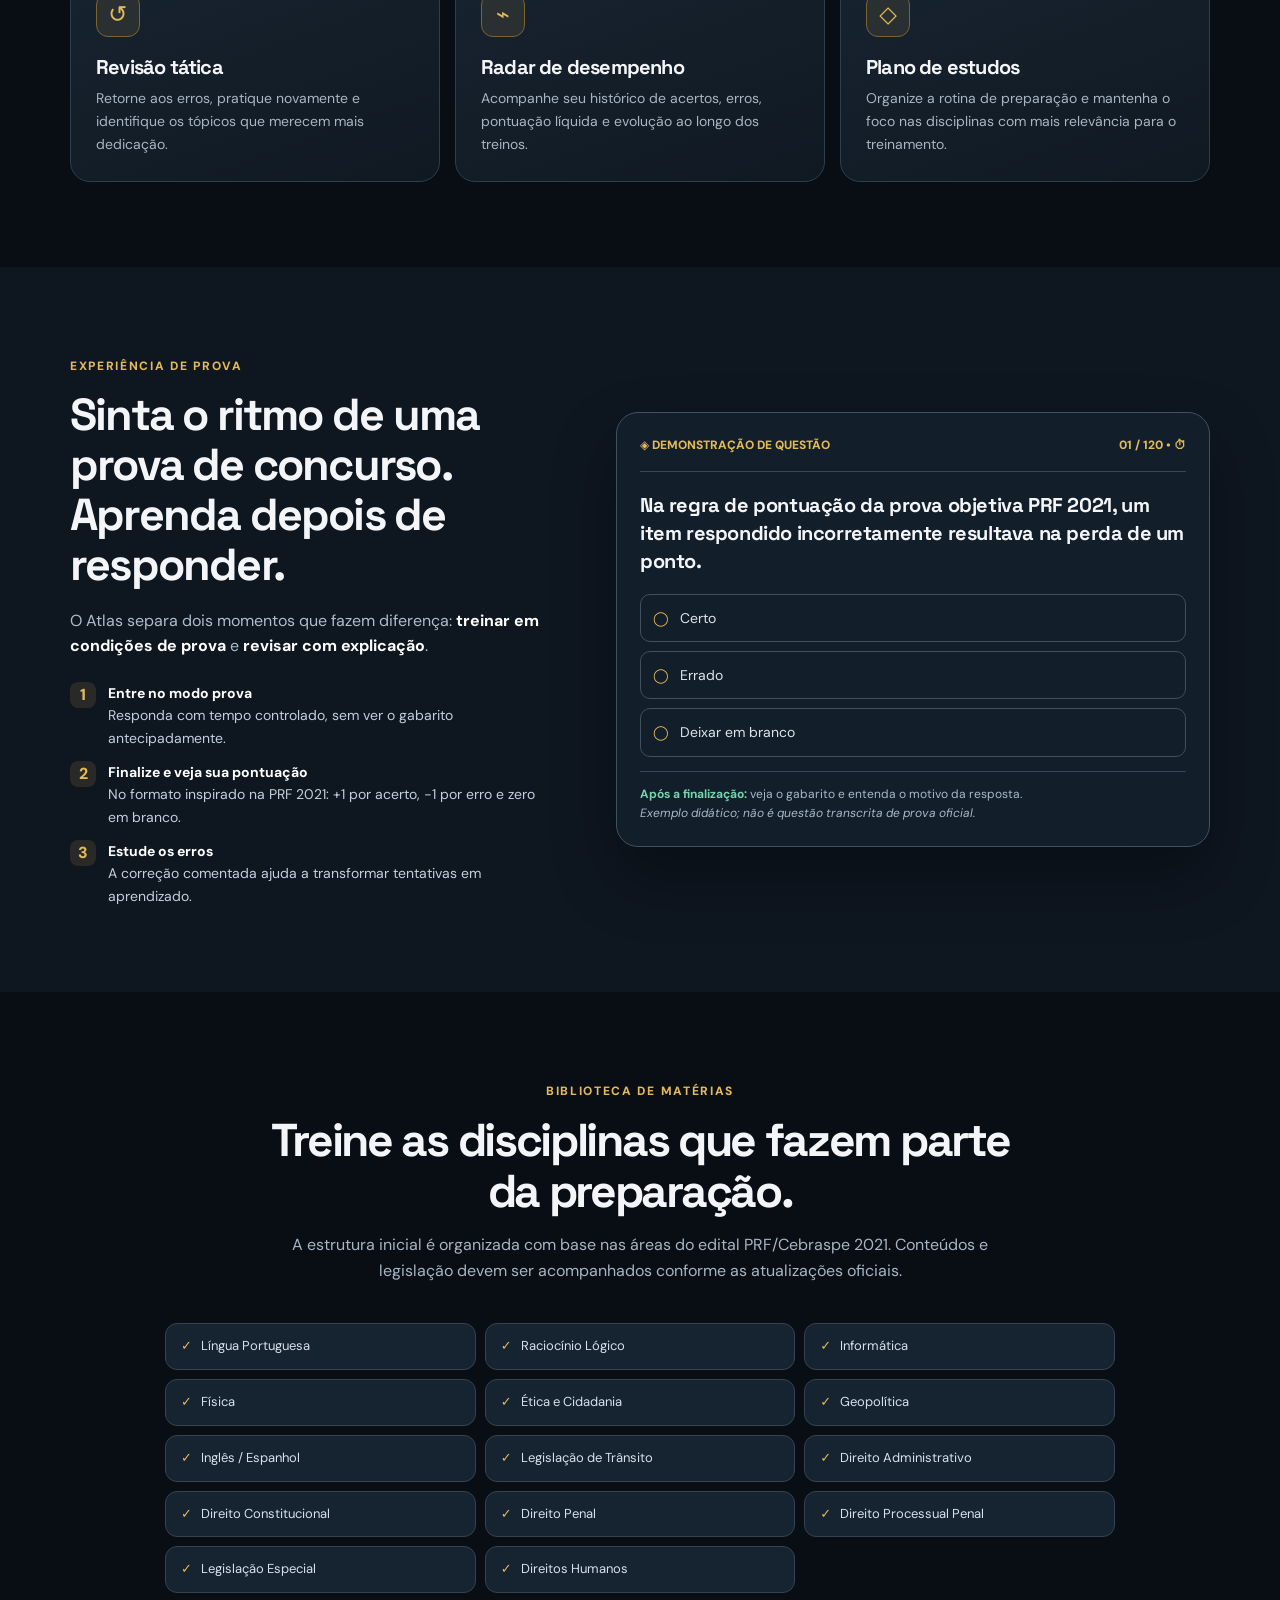
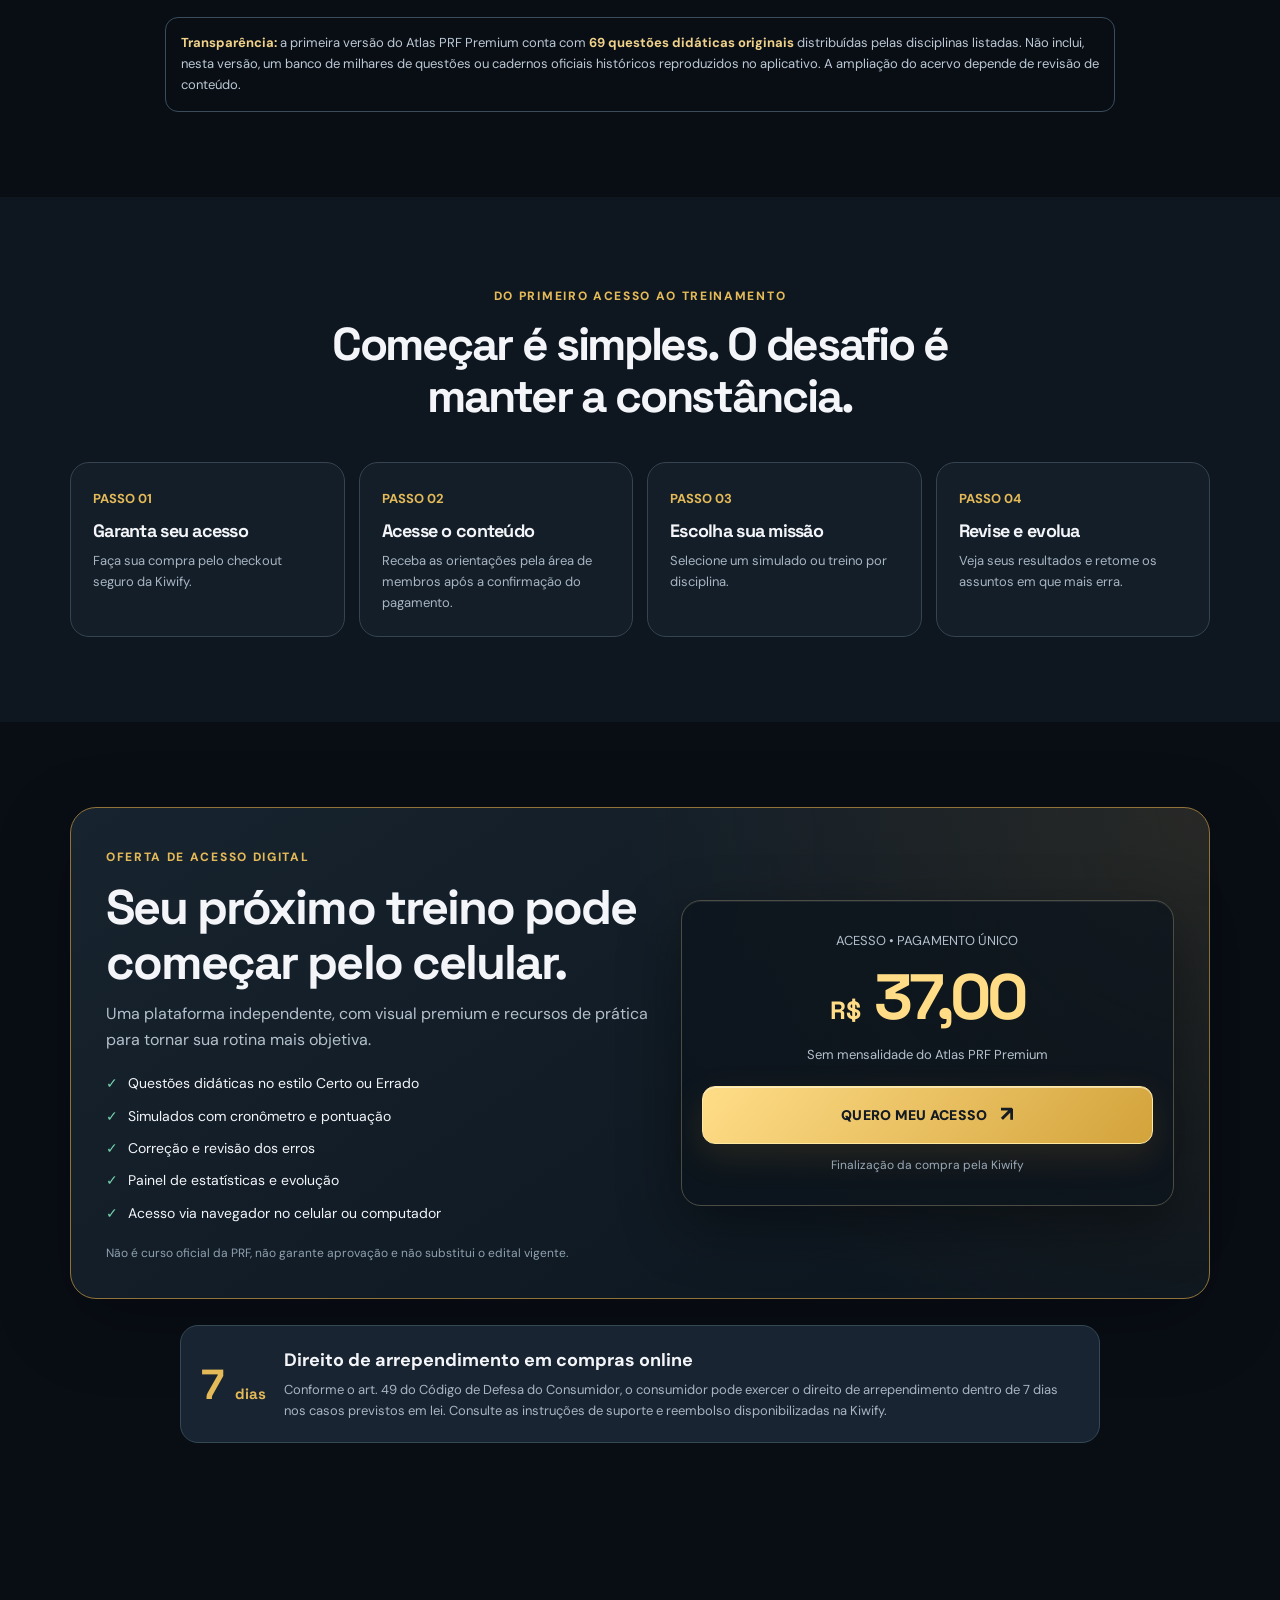
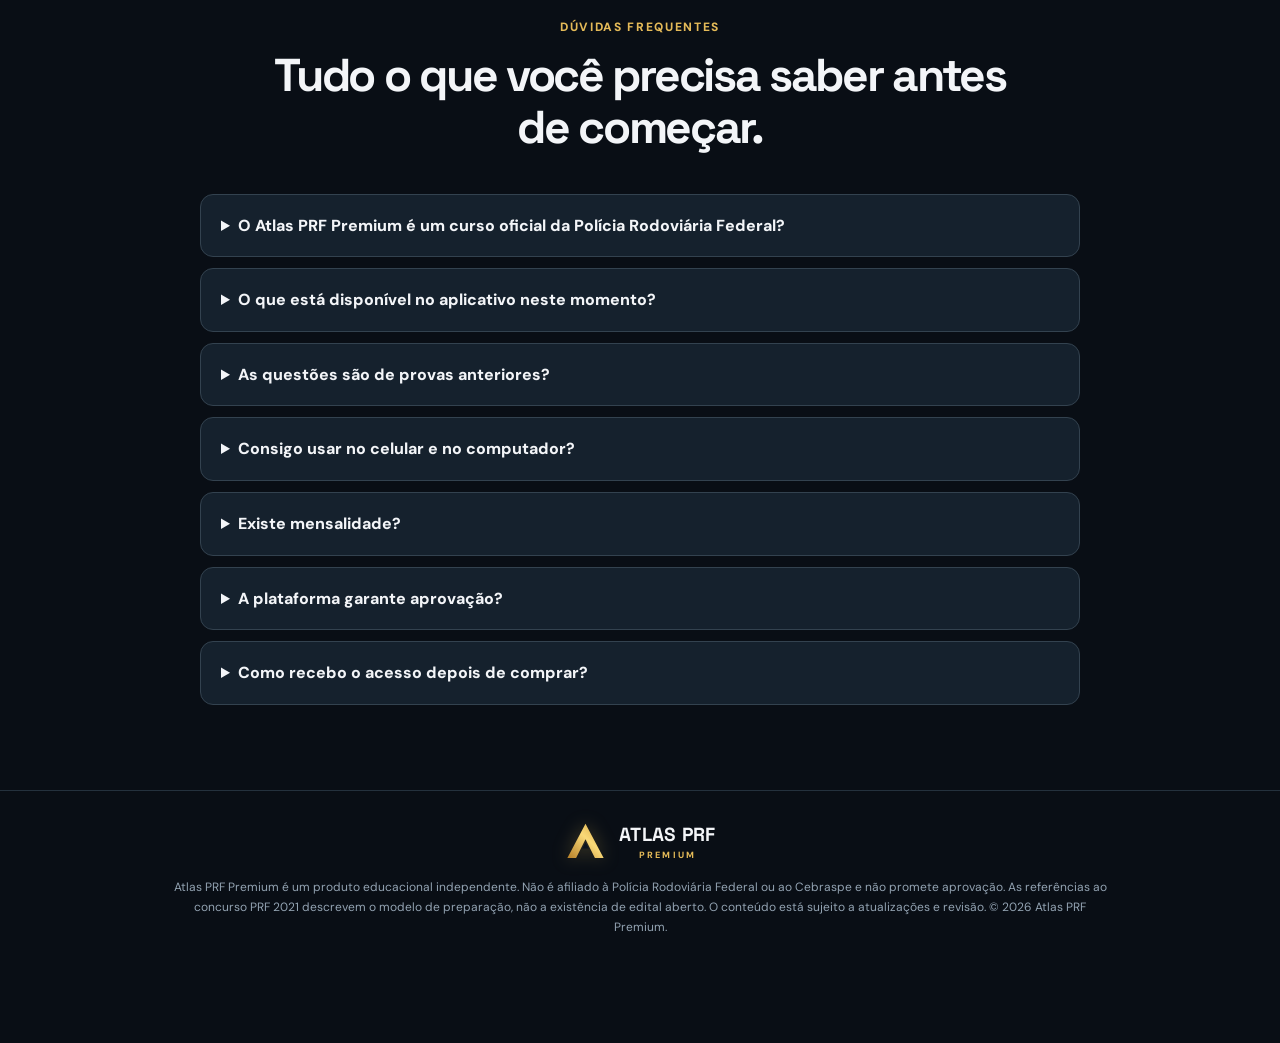
==== commit 8f876827: "Add files via upload" ====
--- a/vendas.html
+++ b/vendas.html
@@ -56,20 +56,36 @@
 @media(max-width:375px){h1{font-size:34px}.visual-content{min-height:575px}.float.a{right:-5px}.phone{width:255px}.navlink{font-size:9px}}
 @media(prefers-reduced-motion:reduce){html{scroll-behavior:auto}.cta,.card{transition:none}}
 </style>
+<!-- Meta Pixel | Atlas PRF Premium -->
+<script>
+!function(f,b,e,v,n,t,s){if(f.fbq)return;n=f.fbq=function(){n.callMethod?n.callMethod.apply(n,arguments):n.queue.push(arguments)};if(!f._fbq)f._fbq=n;n.push=n;n.loaded=!0;n.version='2.0';n.queue=[];t=b.createElement(e);t.async=!0;t.src=v;s=b.getElementsByTagName(e)[0];s.parentNode.insertBefore(t,s)}(window,document,'script','https://connect.facebook.net/en_US/fbevents.js');
+fbq('init','1039120772510777');
+fbq('track','PageView');
+</script>
+<noscript><img height="1" width="1" style="display:none" src="https://www.facebook.com/tr?id=1039120772510777&ev=PageView&noscript=1" alt=""></noscript>
+<!-- /Meta Pixel -->
 </head>
 <body>
 <div class="bar">PLATAFORMA INDEPENDENTE DE PREPARAÇÃO PARA CONCURSOS • ACESSO DIGITAL</div>
 <header class="hero-bg" id="inicio"><div class="wrap"><nav class="nav"><a class="brand" href="#inicio" aria-label="Atlas PRF Premium"><svg class="brandmark" xmlns="http://www.w3.org/2000/svg" viewBox="0 0 64 64" role="img" aria-label="Marca Atlas PRF"><defs><linearGradient id="brandgold" x1="0" x2="1" y1="1" y2="0"><stop stop-color="#b78029"/><stop offset=".55" stop-color="#f9d978"/><stop offset="1" stop-color="#d4a23d"/></linearGradient></defs><path d="M32 4 59 55H46L32 27 18 55H5Z" fill="url(#brandgold)"/><path d="m27 41 5-9 5 9Z" fill="#0c1520"/></svg><span><strong>ATLAS PRF</strong><small>PREMIUM</small></span></a><a class="navlink" href="#o-que-recebe">Conheça a plataforma ↗</a></nav>
-<div class="hero"><div class="hero-copy"><span class="tag">A sua central de preparação</span><h1>Não estude no escuro.<br><em>Treine como quem leva a prova a sério.</em></h1><p>Entre no ritmo dos concursos policiais com uma plataforma pensada para praticar questões, fazer simulados no estilo <strong>Certo ou Errado</strong> e aprender com cada resposta — direto no celular.</p><div class="hero-points"><span><b>✓</b> Simulados com cronômetro</span><span><b>✓</b> Respostas comentadas</span><span><b>✓</b> Revisão de erros</span><span><b>✓</b> Painel de desempenho</span></div><a class="cta" href="https://kiwify.app/IkuX98R" rel="noopener noreferrer">CONHECER O ATLAS PRF</a><div class="micro">Pagamento único de R$ 37,00 • Acesso digital após a compra</div><div class="trust-line"><span>✦ Preparação independente</span><span>✦ Treinos comentados</span><span>✦ Sem mensalidade</span></div></div>
+<div class="hero"><div class="hero-copy"><span class="tag">A sua central de preparação</span><h1>Não estude no escuro.<br><em>Treine como quem leva a prova a sério.</em></h1><p>Entre no ritmo dos concursos policiais com uma plataforma pensada para praticar questões, fazer simulados no estilo <strong>Certo ou Errado</strong> e aprender com cada resposta — direto no celular.</p><div class="hero-points"><span><b>✓</b> Simulados com cronômetro</span><span><b>✓</b> Respostas comentadas</span><span><b>✓</b> Revisão de erros</span><span><b>✓</b> Painel de desempenho</span></div><a class="cta" href="https://pay.kiwify.com.br/DYYAhTu" rel="noopener noreferrer">CONHECER O ATLAS PRF</a><div class="micro">Pagamento único de R$ 37,00 • Acesso digital após a compra</div><div class="trust-line"><span>✦ Preparação independente</span><span>✦ Treinos comentados</span><span>✦ Sem mensalidade</span></div></div>
 <div class="visual"><div class="visual-eyebrow">EXPERIÊNCIA DIGITAL • VISUAL ILUSTRATIVO</div><div class="visual-content" aria-label="Representação ilustrativa do painel do aplicativo Atlas PRF"><div class="halo"></div><div class="float a"><b>+1 / −1 / 0</b><small>Pontuação modelo Cebraspe</small></div><div class="phone"><div class="screen"><div class="notch"></div><div class="phone-head"><div><strong>ATLAS PRF</strong><small>PREMIUM</small></div><i>◈</i></div><div class="phone-kicker">CENTRAL DE OPERAÇÕES</div><div class="phone-title">Sua próxima missão começa aqui.</div><div class="app-stats"><div class="app-stat"><b>✓</b><small>Treinos</small></div><div class="app-stat"><b>⏱</b><small>Tempo</small></div><div class="app-stat"><b>↗</b><small>Evolução</small></div></div><div class="fake-action">INICIAR SIMULADO →</div><div class="app-grid"><div><strong>◎</strong>Missão Simulado</div><div><strong>◫</strong>Revisão Tática</div><div><strong>▤</strong>Questões por Matéria</div><div><strong>⌁</strong>Meu Desempenho</div></div><div class="app-foot">TREINO NO ESTILO CERTO OU ERRADO<br><b>Aprenda com cada tentativa.</b></div></div></div><div class="float b"><b>Simule. Corrija. Evolua.</b><small>No seu ritmo e no seu celular.</small></div></div></div></div></div></header>
 <div class="sep"></div>
 <section id="o-que-recebe"><div class="wrap"><div class="section-title"><span class="kicker">Um jeito diferente de treinar</span><h2>Uma estrutura de estudos feita para levar a sua preparação a sério.</h2><p>Mais do que marcar alternativas: veja onde está errando, entenda o motivo e retome os assuntos que precisam de atenção.</p></div><div class="cards"><article class="card"><div class="ico">◎</div><h3>Missão Simulado</h3><p>Faça provas de treinamento no estilo Certo ou Errado e use o cronômetro para praticar sua gestão de tempo.</p></article><article class="card"><div class="ico">▤</div><h3>Questões por disciplina</h3><p>Escolha o conteúdo que precisa reforçar e avance com sessões direcionadas de estudo.</p></article><article class="card"><div class="ico">✓</div><h3>Correção comentada</h3><p>Confira o gabarito e a explicação das questões disponíveis para entender o raciocínio por trás da resposta.</p></article><article class="card"><div class="ico">↺</div><h3>Revisão tática</h3><p>Retorne aos erros, pratique novamente e identifique os tópicos que merecem mais dedicação.</p></article><article class="card"><div class="ico">⌁</div><h3>Radar de desempenho</h3><p>Acompanhe seu histórico de acertos, erros, pontuação líquida e evolução ao longo dos treinos.</p></article><article class="card"><div class="ico">◇</div><h3>Plano de estudos</h3><p>Organize a rotina de preparação e mantenha o foco nas disciplinas com mais relevância para o treinamento.</p></article></div></div></section>
 <section class="alt"><div class="wrap"><div class="demo"><div><span class="kicker">Experiência de prova</span><h2>Sinta o ritmo de uma prova de concurso. Aprenda depois de responder.</h2><p>O Atlas separa dois momentos que fazem diferença: <strong style="color:white">treinar em condições de prova</strong> e <strong style="color:white">revisar com explicação</strong>.</p><div class="outline"><div><i>1</i><span><strong>Entre no modo prova</strong>Responda com tempo controlado, sem ver o gabarito antecipadamente.</span></div><div><i>2</i><span><strong>Finalize e veja sua pontuação</strong>No formato inspirado na PRF 2021: +1 por acerto, −1 por erro e zero em branco.</span></div><div><i>3</i><span><strong>Estude os erros</strong>A correção comentada ajuda a transformar tentativas em aprendizado.</span></div></div></div><div class="exam"><div class="exam-head"><span>◈ DEMONSTRAÇÃO DE QUESTÃO</span><span>01 / 120 • ⏱</span></div><h3>Na regra de pontuação da prova objetiva PRF 2021, um item respondido incorretamente resultava na perda de um ponto.</h3><div class="opt">Certo</div><div class="opt">Errado</div><div class="opt">Deixar em branco</div><div class="explain"><b>Após a finalização:</b> veja o gabarito e entenda o motivo da resposta. <br><em>Exemplo didático; não é questão transcrita de prova oficial.</em></div></div></div></div></section>
-<section><div class="wrap"><div class="section-title"><span class="kicker">Biblioteca de matérias</span><h2>Treine as disciplinas que fazem parte da preparação.</h2><p>A estrutura inicial é organizada com base nas áreas do edital PRF/Cebraspe 2021. Conteúdos e legislação devem ser acompanhados conforme as atualizações oficiais.</p></div><div class="subjects"><div class="subject">Língua Portuguesa</div><div class="subject">Raciocínio Lógico</div><div class="subject">Informática</div><div class="subject">Física</div><div class="subject">Ética e Cidadania</div><div class="subject">Geopolítica</div><div class="subject">Inglês / Espanhol</div><div class="subject">Legislação de Trânsito</div><div class="subject">Direito Administrativo</div><div class="subject">Direito Constitucional</div><div class="subject">Direito Penal</div><div class="subject">Direito Processual Penal</div><div class="subject">Legislação Especial</div><div class="subject">Direitos Humanos</div></div><div class="notice" style="max-width:950px;margin:24px auto 0"><strong>Transparência:</strong> a primeira versão do Atlas PRF Premium conta com <strong>38 questões didáticas originais</strong> distribuídas pelas disciplinas listadas. Não inclui, nesta versão, um banco de milhares de questões ou cadernos oficiais históricos reproduzidos no aplicativo. A ampliação do acervo depende de revisão de conteúdo.</div></div></section>
+<section><div class="wrap"><div class="section-title"><span class="kicker">Biblioteca de matérias</span><h2>Treine as disciplinas que fazem parte da preparação.</h2><p>A estrutura inicial é organizada com base nas áreas do edital PRF/Cebraspe 2021. Conteúdos e legislação devem ser acompanhados conforme as atualizações oficiais.</p></div><div class="subjects"><div class="subject">Língua Portuguesa</div><div class="subject">Raciocínio Lógico</div><div class="subject">Informática</div><div class="subject">Física</div><div class="subject">Ética e Cidadania</div><div class="subject">Geopolítica</div><div class="subject">Inglês / Espanhol</div><div class="subject">Legislação de Trânsito</div><div class="subject">Direito Administrativo</div><div class="subject">Direito Constitucional</div><div class="subject">Direito Penal</div><div class="subject">Direito Processual Penal</div><div class="subject">Legislação Especial</div><div class="subject">Direitos Humanos</div></div><div class="notice" style="max-width:950px;margin:24px auto 0"><strong>Transparência:</strong> a primeira versão do Atlas PRF Premium conta com <strong>69 questões didáticas originais</strong> distribuídas pelas disciplinas listadas. Não inclui, nesta versão, um banco de milhares de questões ou cadernos oficiais históricos reproduzidos no aplicativo. A ampliação do acervo depende de revisão de conteúdo.</div></div></section>
 <section class="alt"><div class="wrap"><div class="section-title"><span class="kicker">Do primeiro acesso ao treinamento</span><h2>Começar é simples. O desafio é manter a constância.</h2></div><div class="process"><div class="step"><b>PASSO 01</b><h3>Garanta seu acesso</h3><p>Faça sua compra pelo checkout seguro da Kiwify.</p></div><div class="step"><b>PASSO 02</b><h3>Acesse o conteúdo</h3><p>Receba as orientações pela área de membros após a confirmação do pagamento.</p></div><div class="step"><b>PASSO 03</b><h3>Escolha sua missão</h3><p>Selecione um simulado ou treino por disciplina.</p></div><div class="step"><b>PASSO 04</b><h3>Revise e evolua</h3><p>Veja seus resultados e retome os assuntos em que mais erra.</p></div></div></div></section>
-<section id="oferta"><div class="wrap"><div class="offer"><div><span class="kicker">Oferta de acesso digital</span><h2>Seu próximo treino pode começar pelo celular.</h2><p>Uma plataforma independente, com visual premium e recursos de prática para tornar sua rotina mais objetiva.</p><div class="benefits"><span>Questões didáticas no estilo Certo ou Errado</span><span>Simulados com cronômetro e pontuação</span><span>Correção e revisão dos erros</span><span>Painel de estatísticas e evolução</span><span>Acesso via navegador no celular ou computador</span></div><p style="font-size:12px;color:#8fa1af;margin-bottom:0">Não é curso oficial da PRF, não garante aprovação e não substitui o edital vigente.</p></div><div class="offer-price"><div class="price-label">ACESSO • PAGAMENTO ÚNICO</div><div class="price"><small>R$</small> 37,00</div><p style="font-size:13px;margin-bottom:20px">Sem mensalidade do Atlas PRF Premium</p><a class="cta" href="https://kiwify.app/IkuX98R" rel="noopener noreferrer">QUERO MEU ACESSO</a><div class="micro">Finalização da compra pela Kiwify</div></div></div><div class="guarantee"><div class="days">7 <span style="font-size:15px">dias</span></div><div><strong>Direito de arrependimento em compras online</strong><p>Conforme o art. 49 do Código de Defesa do Consumidor, o consumidor pode exercer o direito de arrependimento dentro de 7 dias nos casos previstos em lei. Consulte as instruções de suporte e reembolso disponibilizadas na Kiwify.</p></div></div></div></section>
-<section><div class="wrap"><div class="section-title"><span class="kicker">Dúvidas frequentes</span><h2>Tudo o que você precisa saber antes de começar.</h2></div><div class="faq"><details><summary>O Atlas PRF Premium é um curso oficial da Polícia Rodoviária Federal?</summary><p>Não. É uma plataforma independente de treinamento para concursos, sem vínculo, endosso ou parceria oficial com a PRF, o Governo Federal ou a banca organizadora.</p></details><details><summary>O que está disponível no aplicativo neste momento?</summary><p>A versão inicial reúne 38 questões didáticas originais, distribuídas em 14 disciplinas, além de recursos de simulado, cronômetro, pontuação, correção comentada, revisão, estatísticas e organização de estudos. O acervo histórico completo não está incluso nesta versão.</p></details><details><summary>As questões são de provas anteriores?</summary><p>As questões da primeira versão são originais e didáticas, elaboradas no estilo Certo ou Errado. Não são reproduções de provas oficiais anteriores. Para provas históricas, devem ser consultadas as fontes e os cadernos oficiais disponibilizados pelas instituições responsáveis.</p></details><details><summary>Consigo usar no celular e no computador?</summary><p>Sim. A plataforma foi desenvolvida para acesso pelo navegador em dispositivos móveis e computadores. A experiência de instalação na tela inicial depende do navegador e das configurações do aparelho.</p></details><details><summary>Existe mensalidade?</summary><p>Não. O valor anunciado é R$ 37,00 em pagamento único para o acesso ao produto apresentado nesta página.</p></details><details><summary>A plataforma garante aprovação?</summary><p>Não. Ela é uma ferramenta de apoio ao estudo, e o resultado em concursos depende de muitos fatores, incluindo dedicação, atualização do conteúdo e desempenho individual.</p></details><details><summary>Como recebo o acesso depois de comprar?</summary><p>Após a confirmação do pagamento, a Kiwify disponibiliza as orientações e o conteúdo na área de membros vinculada à compra.</p></details></div></div></section>
+<section id="oferta"><div class="wrap"><div class="offer"><div><span class="kicker">Oferta de acesso digital</span><h2>Seu próximo treino pode começar pelo celular.</h2><p>Uma plataforma independente, com visual premium e recursos de prática para tornar sua rotina mais objetiva.</p><div class="benefits"><span>Questões didáticas no estilo Certo ou Errado</span><span>Simulados com cronômetro e pontuação</span><span>Correção e revisão dos erros</span><span>Painel de estatísticas e evolução</span><span>Acesso via navegador no celular ou computador</span></div><p style="font-size:12px;color:#8fa1af;margin-bottom:0">Não é curso oficial da PRF, não garante aprovação e não substitui o edital vigente.</p></div><div class="offer-price"><div class="price-label">ACESSO • PAGAMENTO ÚNICO</div><div class="price"><small>R$</small> 37,00</div><p style="font-size:13px;margin-bottom:20px">Sem mensalidade do Atlas PRF Premium</p><a class="cta" href="https://pay.kiwify.com.br/DYYAhTu" rel="noopener noreferrer">QUERO MEU ACESSO</a><div class="micro">Finalização da compra pela Kiwify</div></div></div><div class="guarantee"><div class="days">7 <span style="font-size:15px">dias</span></div><div><strong>Direito de arrependimento em compras online</strong><p>Conforme o art. 49 do Código de Defesa do Consumidor, o consumidor pode exercer o direito de arrependimento dentro de 7 dias nos casos previstos em lei. Consulte as instruções de suporte e reembolso disponibilizadas na Kiwify.</p></div></div></div></section>
+<section><div class="wrap"><div class="section-title"><span class="kicker">Dúvidas frequentes</span><h2>Tudo o que você precisa saber antes de começar.</h2></div><div class="faq"><details><summary>O Atlas PRF Premium é um curso oficial da Polícia Rodoviária Federal?</summary><p>Não. É uma plataforma independente de treinamento para concursos, sem vínculo, endosso ou parceria oficial com a PRF, o Governo Federal ou a banca organizadora.</p></details><details><summary>O que está disponível no aplicativo neste momento?</summary><p>A versão inicial reúne 69 questões didáticas originais, distribuídas em 14 disciplinas, além de recursos de simulado, cronômetro, pontuação, correção comentada, revisão, estatísticas e organização de estudos. O acervo histórico completo não está incluso nesta versão.</p></details><details><summary>As questões são de provas anteriores?</summary><p>As questões da primeira versão são originais e didáticas, elaboradas no estilo Certo ou Errado. Não são reproduções de provas oficiais anteriores. Para provas históricas, devem ser consultadas as fontes e os cadernos oficiais disponibilizados pelas instituições responsáveis.</p></details><details><summary>Consigo usar no celular e no computador?</summary><p>Sim. A plataforma foi desenvolvida para acesso pelo navegador em dispositivos móveis e computadores. A experiência de instalação na tela inicial depende do navegador e das configurações do aparelho.</p></details><details><summary>Existe mensalidade?</summary><p>Não. O valor anunciado é R$ 37,00 em pagamento único para o acesso ao produto apresentado nesta página.</p></details><details><summary>A plataforma garante aprovação?</summary><p>Não. Ela é uma ferramenta de apoio ao estudo, e o resultado em concursos depende de muitos fatores, incluindo dedicação, atualização do conteúdo e desempenho individual.</p></details><details><summary>Como recebo o acesso depois de comprar?</summary><p>Após a confirmação do pagamento, a Kiwify disponibiliza as orientações e o conteúdo na área de membros vinculada à compra.</p></details></div></div></section>
 <footer class="foot"><div class="wrap"><a class="brand" href="#inicio"><svg class="brandmark" xmlns="http://www.w3.org/2000/svg" viewBox="0 0 64 64" role="img" aria-label="Marca Atlas PRF"><defs><linearGradient id="brandgold" x1="0" x2="1" y1="1" y2="0"><stop stop-color="#b78029"/><stop offset=".55" stop-color="#f9d978"/><stop offset="1" stop-color="#d4a23d"/></linearGradient></defs><path d="M32 4 59 55H46L32 27 18 55H5Z" fill="url(#brandgold)"/><path d="m27 41 5-9 5 9Z" fill="#0c1520"/></svg><span><strong>ATLAS PRF</strong><small>PREMIUM</small></span></a><p class="disclaimer">Atlas PRF Premium é um produto educacional independente. Não é afiliado à Polícia Rodoviária Federal ou ao Cebraspe e não promete aprovação. As referências ao concurso PRF 2021 descrevem o modelo de preparação, não a existência de edital aberto. O conteúdo está sujeito a atualizações e revisão. © <span id="year">2026</span> Atlas PRF Premium.</p></div></footer>
-<div class="sticky"><a class="cta" href="https://kiwify.app/IkuX98R" rel="noopener noreferrer">GARANTIR ACESSO — R$ 37,00</a><small>Pagamento único • Checkout Kiwify</small></div>
+<div class="sticky"><a class="cta" href="https://pay.kiwify.com.br/DYYAhTu" rel="noopener noreferrer">GARANTIR ACESSO — R$ 37,00</a><small>Pagamento único • Checkout Kiwify</small></div>
 <script>document.getElementById('year').textContent=new Date().getFullYear();</script>
+<script>
+// Report the checkout intent before navigating to Kiwify; Purchase is sent by Kiwify after a paid order.
+document.querySelectorAll('a[href="https://pay.kiwify.com.br/DYYAhTu"]').forEach(function(link){
+  link.addEventListener('click',function(){
+    if(typeof window.fbq==='function') window.fbq('track','InitiateCheckout',{currency:'BRL',value:37.00});
+  });
+});
+</script>
 </body></html>
